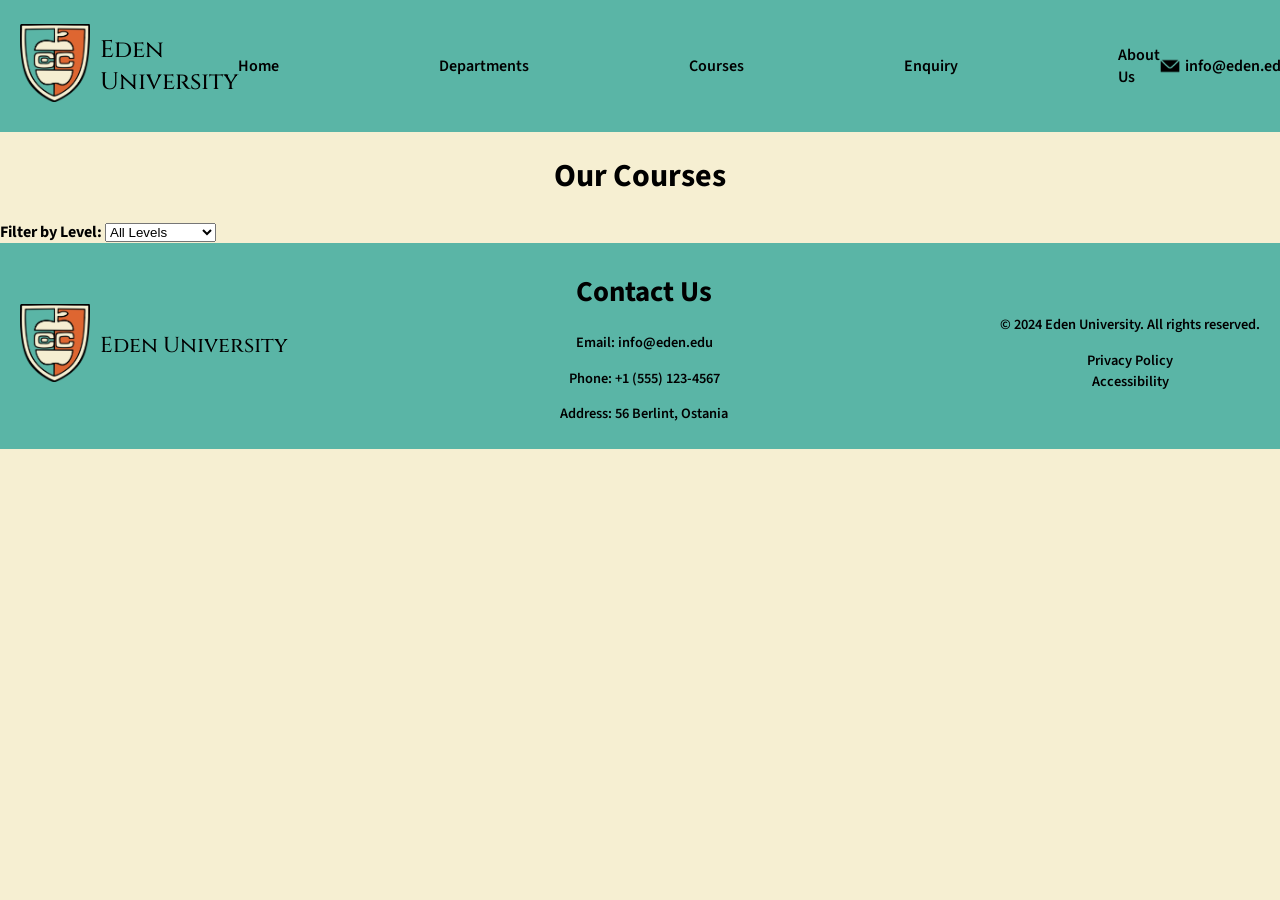
==== courses.html @ 4c2385fa "Add courses page with navigation and footer details, courses xml file created" ====
<!DOCTYPE html>
<html lang="en">
<head>
    <meta charset="UTF-8">
    <meta name="viewport" content="width=device-width, initial-scale=1.0">
    <link rel="stylesheet" href="styles/global.css">
    <title>Courses</title>
</head>
<body>
    <nav>
        <div class="logo-container">
            <a href="index.html">
                <img src="assets/logo.png" alt="Eden University Logo" class="logo">
            </a>
            <p class="university-name">Eden University</p>
        </div>
        <ul class="nav-links">
            <li><a href="index.html">Home</a></li>
            <li><a href="departments.html" target="_blank">Departments</a></li>
            <li><a href="course.html" target="_blank">Courses</a>
            <li><a href="enquiry.html" target="_blank">Enquiry</a></li>
            <li><a id="nav-about-us" href="index.html#department-cards">About Us</a></li>
        </ul>
        <div class="email-info">
            <img src="assets/email.png" alt="Email Icon" class="email-icon">
            <a href="mailto:info@eden.edu">info@eden.edu</a>
        </div>
    </nav>

    <main>
        <h1 style="text-align: center;">Our Courses</h1>
        
        <div class="filter-section">
            <label for="levelFilter"><strong>Filter by Level:</strong></label>
            <select id="levelFilter" onchange="loadCourses()">
                <option value="All">All Levels</option>
                <option value="Foundation">Foundation</option>
                <option value="Undergraduate">Undergraduate</option>
                <option value="Postgraduate">Postgraduate</option>
            </select>
        </div>

        <div id="courseList"></div>
    </main>
    
    <footer>
        <div class="footer-top">
            <a href="index.html">
                <img src="assets/logo.png" alt="Eden University Logo" class="logo">
            </a>
            <p class="university-name">Eden <span class="university-highlight">University</span></p>
            
        </div>
        <div class="contact-info">
            <h1>Contact Us</h1>
            <p>Email: <a href="mailto:info@eden.edu">info@eden.edu</a></p>
            <p>Phone: +1 (555) 123-4567</p>
            <p>Address: 56 Berlint, Ostania</p>
        </div>
        <div class="footer-bottom">
            <p>&copy; 2024 Eden University. All rights reserved.</p>
            <privacy-policy><a href="privacy.html" target="_blank">Privacy Policy</a></privacy-policy>
            <a href="accessibility.html" target="_blank">Accessibility</a>
        </div>
    </footer>
</body>
</html>
---- styles/global.css ----
/* This file will mainly contain global styles fo things such as the navigation bar, 
footer, and any other elements that are used across multiple pages of the website. */

@import url('https://fonts.googleapis.com/css2?family=Cinzel:wght@400..900&family=Playfair+Display:ital,wght@0,400..900;1,400..900&family=Source+Sans+3:ital,wght@0,200..900;1,200..900&display=swap');
:root { /* This is where we define our CSS variables for consistent theming across the website */
    --bg-color: #f6efd2;
    --primary-teal: #5ab5a6;
    --accent-orange: #de6631;
    --text-color: black;
    --white: white;
    --font-headings-playfair: 'Playfair Display', serif;
    --font-headings-cinzel: 'Cinzel', serif;
    --font-body: 'Source Sans 3', sans-serif;
}

html {
    scroll-behavior: smooth;
}

body { /* Global styles for the body of the website */
    background-color: var(--bg-color);
    font-family: var(--font-body);
    margin: 0;
    padding: 0;
    font-weight: 600;
}

nav { /* Styles for the navigation bar */
    position: sticky;
    top: 0;
    z-index: 1000;
    display: flex;
    background-color: var(--primary-teal);
    color: var(--text-color);
    padding: 10px 20px;
    align-items: center;
    justify-content: space-between;

}

.logo-container { 
    display: flex;
    align-items: center;
    gap: 10px;
}

.logo {
    width: 70px;
    height: 78px;
}

.university-name {
    font-family: var(--font-headings-cinzel);
    font-size: 1.5em;
    color: var(--text-color);
    font-weight: 490;
    align-items: flex-start;
}

.nav-links {
    list-style-type: none;
    display: flex;
    gap: 160px;
    align-items: center;
    margin: 0;
    padding: 0;
}

.nav-links li a:hover {
    text-shadow: 0 0 4px rgba(0, 0, 0, 0.197);
}

.email-info a:hover {
    text-shadow: 0 0 8px rgba(0, 0, 0, 0.359);
}

.email-info {
    display: flex;
    align-items: center;
    gap: 5px;
}

.email-info img {
    width: 20px;
    height: 20px;
}

.nav-links a, .email-info a {
    text-decoration: none;
    color: var(--text-color);
    transition: text-shadow 0.3s ease;
}

footer {
    display: flex;
    background-color: var(--primary-teal);
    color: var(--text-color);
    text-align: center;
    padding: 10px 20px; 
    font-family: var(--font-body);
    font-size: 0.9em;
    justify-content: space-between;
    align-items: center; 
}

.footer-top {
    display: flex;
    align-items: center;
    justify-content: center;
    gap: 10px;
    
}

.contact-info {
    margin: 0;
    padding: 0;
}

.footer-bottom {
    display: flex;
    flex-direction: column;
    align-items: center;
    justify-content: center;
    margin: 0;
    padding: 0;
}

footer a {
    color: var(--text-color);
    text-decoration: none;
}

footer a:hover {
    text-shadow: 0 0 4px rgba(0, 0, 0, 0.197);
}
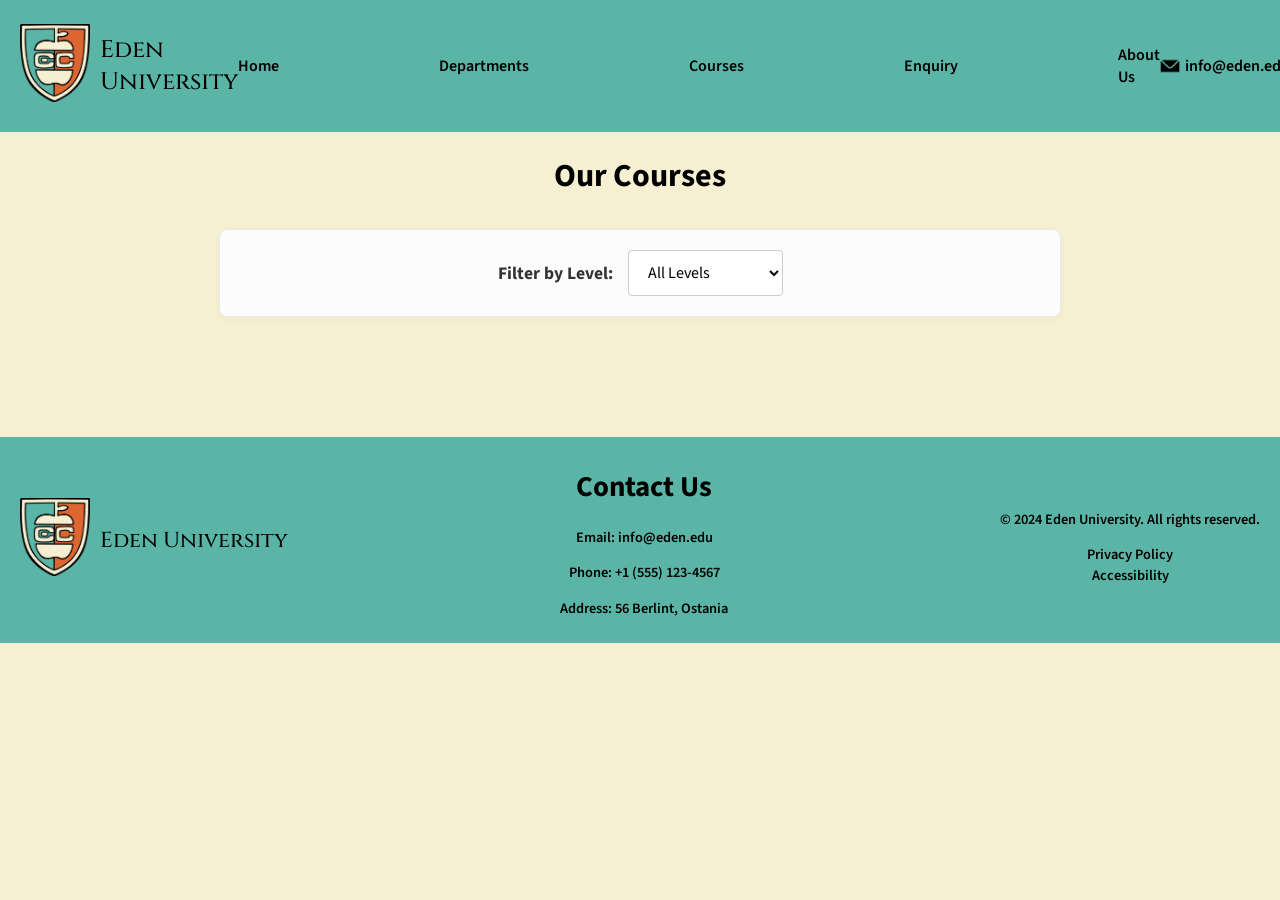
==== commit dacb5bb7: "Add courses.css for styling the courses page" ====
--- a/courses.html
+++ b/courses.html
@@ -4,6 +4,8 @@
     <meta charset="UTF-8">
     <meta name="viewport" content="width=device-width, initial-scale=1.0">
     <link rel="stylesheet" href="styles/global.css">
+    <link rel="stylesheet" href="styles/courses.css">
+    
     <title>Courses</title>
 </head>
 <body>
--- a/styles/courses.css
+++ b/styles/courses.css
@@ -0,0 +1,95 @@
+/*Styles for the courses page*/
+.filter-section {
+    display: flex;
+    justify-content: center;
+    align-items: center;
+    gap: 15px;
+    margin: 30px auto;
+    padding: 20px;
+    max-width: 800px;
+    background-color: #fcfcfc;
+    border: 1px solid #eaeaea;
+    border-radius: 8px;
+    box-shadow: 0 2px 8px rgba(0, 0, 0, 0.03);
+}
+
+.filter-section label {
+    font-size: 1.1rem;
+    color: #333;
+}
+
+#levelFilter {
+    padding: 10px 15px;
+    font-size: 1rem;
+    border: 1px solid #ccc;
+    border-radius: 4px;
+    background-color: #fff;
+    cursor: pointer;
+    transition: border-color 0.3s ease, box-shadow 0.3s ease;
+    font-family: inherit;
+}
+
+/* Subtle gold/elegant accent on hover to fit the academy theme */
+#levelFilter:hover, #levelFilter:focus {
+    border-color: #d4af37; 
+    box-shadow: 0 0 5px rgba(212, 175, 55, 0.3);
+    outline: none;
+}
+
+/* Fixed Grid Layout for the Courses (Non-responsive) */
+#courseList {
+    display: grid;
+    /* Forces exactly 3 equal columns regardless of screen size */
+    grid-template-columns: repeat(3, 1fr); 
+    gap: 25px;
+    padding: 20px;
+    max-width: 1200px;
+    margin: 0 auto 50px auto;
+}
+
+/* Individual Course Cards */
+.course-card {
+    background-color: #fff;
+    border: 1px solid #eaeaea;
+    border-radius: 8px;
+    padding: 25px;
+    box-shadow: 0 4px 6px rgba(0, 0, 0, 0.05);
+    transition: transform 0.3s ease, box-shadow 0.3s ease, border-color 0.3s ease;
+    display: flex;
+    flex-direction: column;
+}
+
+/* Elevate the card on hover */
+.course-card:hover {
+    transform: translateY(-5px);
+    box-shadow: 0 10px 20px rgba(0, 0, 0, 0.1);
+    border-color: #d4af37; 
+}
+
+.course-card h3 {
+    margin-top: 0;
+    color: #2c3e50; /* A formal, deep navy/slate color */
+    font-size: 1.3rem;
+    border-bottom: 2px solid #f0f0f0;
+    padding-bottom: 12px;
+    margin-bottom: 15px;
+    line-height: 1.3;
+}
+
+.course-card p {
+    margin: 8px 0;
+    line-height: 1.5;
+    color: #555;
+    font-size: 0.95rem;
+}
+
+.course-card strong {
+    color: #222;
+}
+
+/* This targets the course description specifically and makes it grow, 
+   pushing the "Entry Requirements" neatly to the bottom of the card */
+.course-card p:nth-of-type(3) {
+    flex-grow: 1; 
+    margin-bottom: 15px;
+}
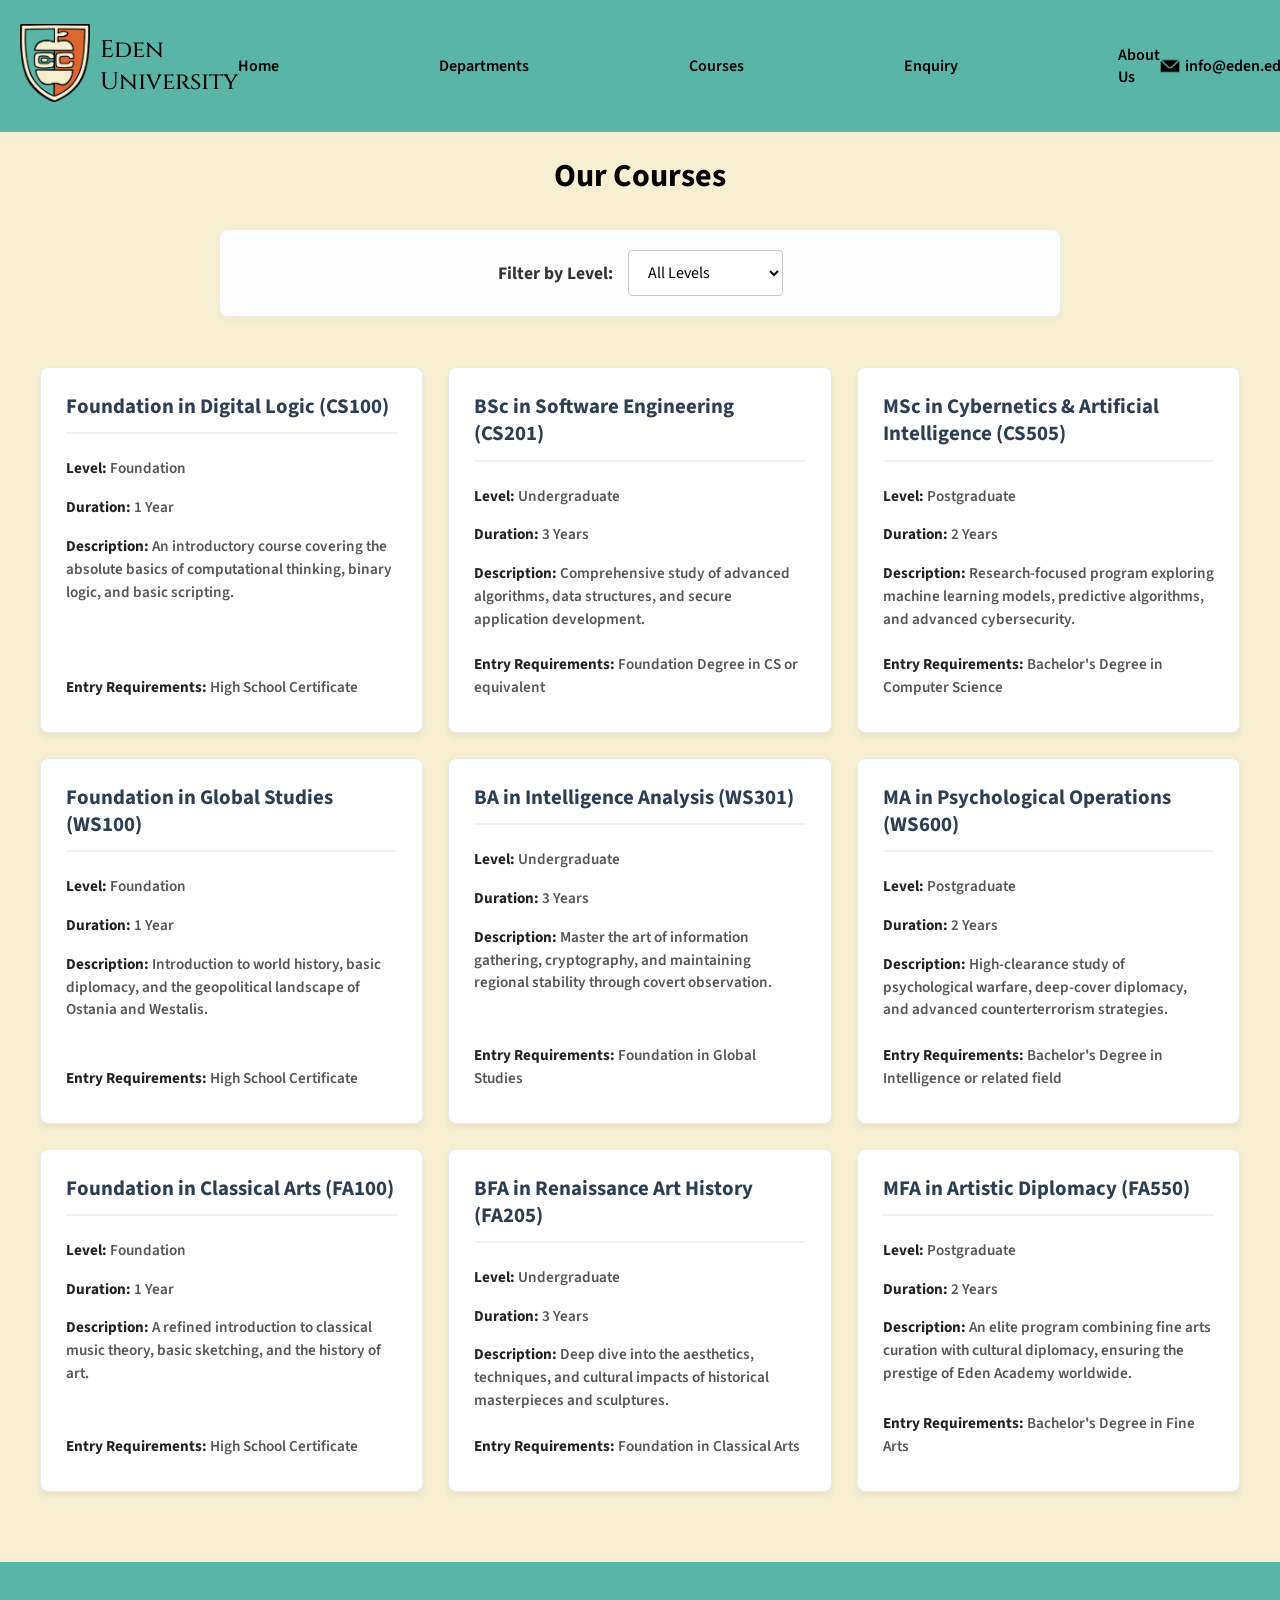
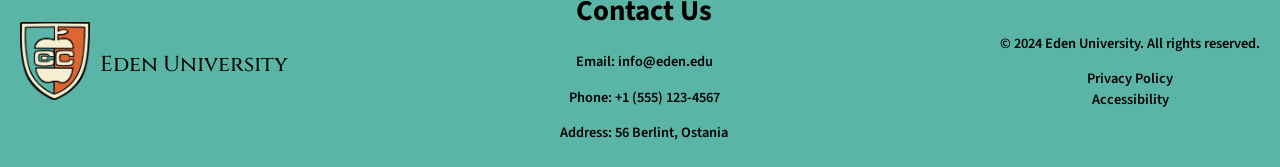
==== commit 9869795f: "Fix navigation links to point to the correct courses page and implement course loading functionality" ====
--- a/courses.html
+++ b/courses.html
@@ -5,7 +5,7 @@
     <meta name="viewport" content="width=device-width, initial-scale=1.0">
     <link rel="stylesheet" href="styles/global.css">
     <link rel="stylesheet" href="styles/courses.css">
-    
+    <script src="scripts/courses.js"></script>
     <title>Courses</title>
 </head>
 <body>
@@ -19,7 +19,7 @@
         <ul class="nav-links">
             <li><a href="index.html">Home</a></li>
             <li><a href="departments.html" target="_blank">Departments</a></li>
-            <li><a href="course.html" target="_blank">Courses</a>
+            <li><a href="courses.html" target="_blank">Courses</a>
             <li><a href="enquiry.html" target="_blank">Enquiry</a></li>
             <li><a id="nav-about-us" href="index.html#department-cards">About Us</a></li>
         </ul>
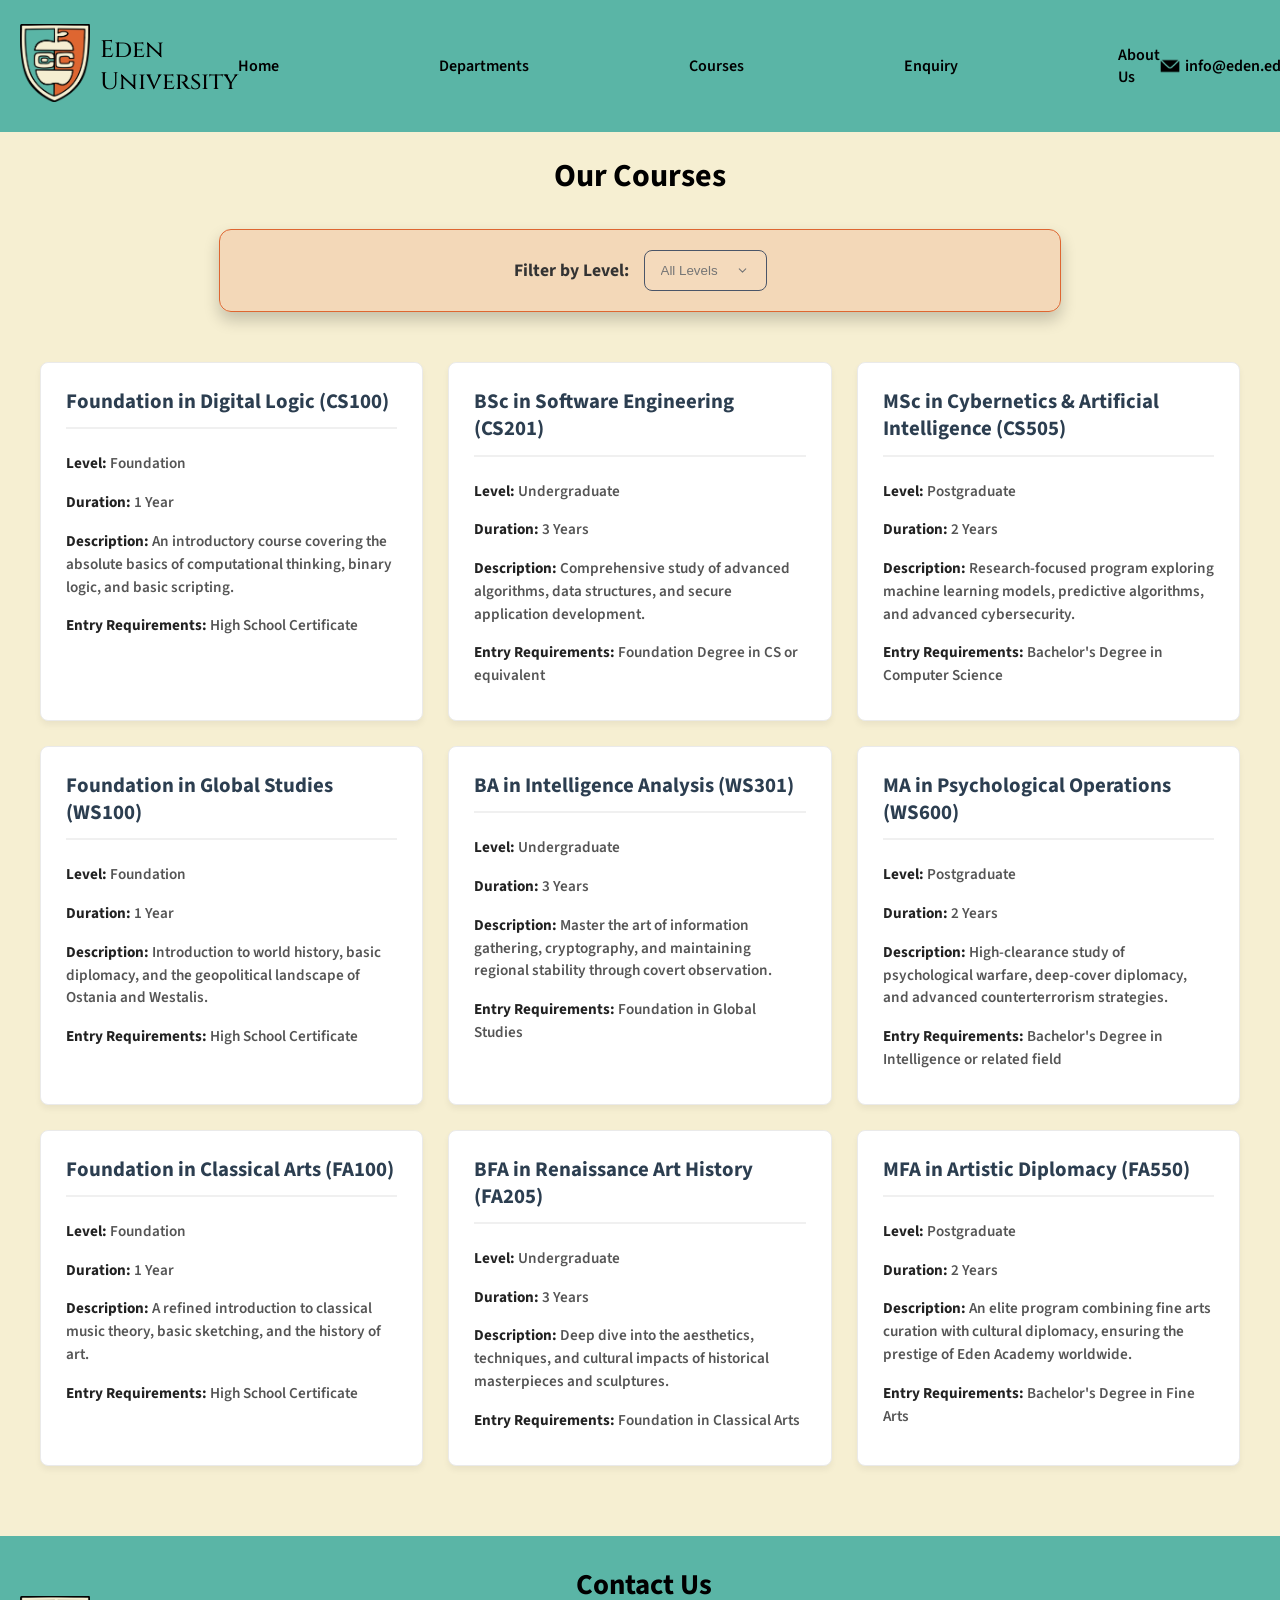
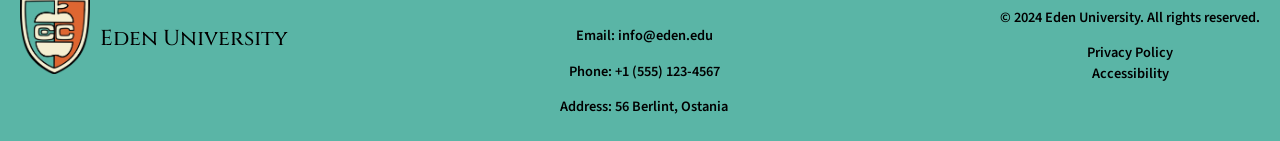
==== commit 1d522522: "Refactor courses page: update HTML structure, enhance JavaScript loading, and improve CSS styling fo" ====
--- a/courses.html
+++ b/courses.html
@@ -3,6 +3,7 @@
 <head>
     <meta charset="UTF-8">
     <meta name="viewport" content="width=device-width, initial-scale=1.0">
+    <link rel="icon" href="assets/favicon.ico" type="image/x-icon">
     <link rel="stylesheet" href="styles/global.css">
     <link rel="stylesheet" href="styles/courses.css">
     <script src="scripts/courses.js"></script>
--- a/styles/courses.css
+++ b/styles/courses.css
@@ -1,4 +1,16 @@
 /*Styles for the courses page*/
+@import url('https://fonts.googleapis.com/css2?family=Cinzel:wght@400..900&family=Playfair+Display:ital,wght@0,400..900;1,400..900&family=Source+Sans+3:ital,wght@0,200..900;1,200..900&display=swap');
+:root { /* This is where we define our CSS variables for consistent theming across the website */
+    --bg-color: #f6efd2;
+    --primary-teal: #5ab5a6;
+    --accent-orange: #de6631;
+    --text-color: black;
+    --white: white;
+    --font-headings-playfair: 'Playfair Display', serif;
+    --font-headings-cinzel: 'Cinzel', serif;
+    --font-body: 'Source Sans 3', sans-serif;
+}
+
 .filter-section {
     display: flex;
     justify-content: center;
@@ -7,10 +19,10 @@
     margin: 30px auto;
     padding: 20px;
     max-width: 800px;
-    background-color: #fcfcfc;
-    border: 1px solid #eaeaea;
-    border-radius: 8px;
-    box-shadow: 0 2px 8px rgba(0, 0, 0, 0.03);
+    background-color: #e5764630;
+    border-radius: 12px;
+    box-shadow: 0 8px 16px rgba(0, 0, 0, 0.2);
+    border: 0.5px solid var(--accent-orange);
 }
 
 .filter-section label {
@@ -19,27 +31,39 @@
 }
 
 #levelFilter {
-    padding: 10px 15px;
-    font-size: 1rem;
-    border: 1px solid #ccc;
-    border-radius: 4px;
-    background-color: #fff;
+    padding: 12px 16px;
+    background-color: rgba(255, 255, 255, 0.05); 
+    color: #757575;
+    border: 1px solid #4a5568;
+    border-radius: 8px;  
     cursor: pointer;
-    transition: border-color 0.3s ease, box-shadow 0.3s ease;
-    font-family: inherit;
+    appearance: none; 
+    background-image: url("data:image/svg+xml;charset=UTF-8,%3csvg xmlns='http://www.w3.org/2000/svg' viewBox='0 0 24 24' fill='none' stroke='%23757575' stroke-width='2' stroke-linecap='round' stroke-linejoin='round'%3e%3cpolyline points='6 9 12 15 18 9'%3e%3c/polyline%3e%3c/svg%3e");
+    background-repeat: no-repeat;
+    background-position: right 1rem center;
+    background-size: 1em;
+    transition: all 0.3s ease;
 }
 
-/* Subtle gold/elegant accent on hover to fit the academy theme */
-#levelFilter:hover, #levelFilter:focus {
-    border-color: #d4af37; 
-    box-shadow: 0 0 5px rgba(212, 175, 55, 0.3);
-    outline: none;
+#levelFilter:hover {
+    border-color: #ea83579e; 
+    background-color: rgba(255, 255, 255, 0.1);
 }
 
-/* Fixed Grid Layout for the Courses (Non-responsive) */
+#levelFilter:focus {
+    outline: none;
+    border-color: #de6631;
+    box-shadow: 0 0 0 3px rgba(231, 113, 92, 0.2);
+}
+
+#levelFilter option {
+    background-color: #e5764630; 
+    color: var(--text-color);
+    padding: 10px;
+}
+
 #courseList {
     display: grid;
-    /* Forces exactly 3 equal columns regardless of screen size */
     grid-template-columns: repeat(3, 1fr); 
     gap: 25px;
     padding: 20px;
@@ -47,7 +71,7 @@
     margin: 0 auto 50px auto;
 }
 
-/* Individual Course Cards */
+
 .course-card {
     background-color: #fff;
     border: 1px solid #eaeaea;
@@ -59,7 +83,7 @@
     flex-direction: column;
 }
 
-/* Elevate the card on hover */
+
 .course-card:hover {
     transform: translateY(-5px);
     box-shadow: 0 10px 20px rgba(0, 0, 0, 0.1);
@@ -68,7 +92,7 @@
 
 .course-card h3 {
     margin-top: 0;
-    color: #2c3e50; /* A formal, deep navy/slate color */
+    color: #2c3e50; 
     font-size: 1.3rem;
     border-bottom: 2px solid #f0f0f0;
     padding-bottom: 12px;
@@ -87,9 +111,4 @@
     color: #222;
 }
 
-/* This targets the course description specifically and makes it grow, 
-   pushing the "Entry Requirements" neatly to the bottom of the card */
-.course-card p:nth-of-type(3) {
-    flex-grow: 1; 
-    margin-bottom: 15px;
-}+
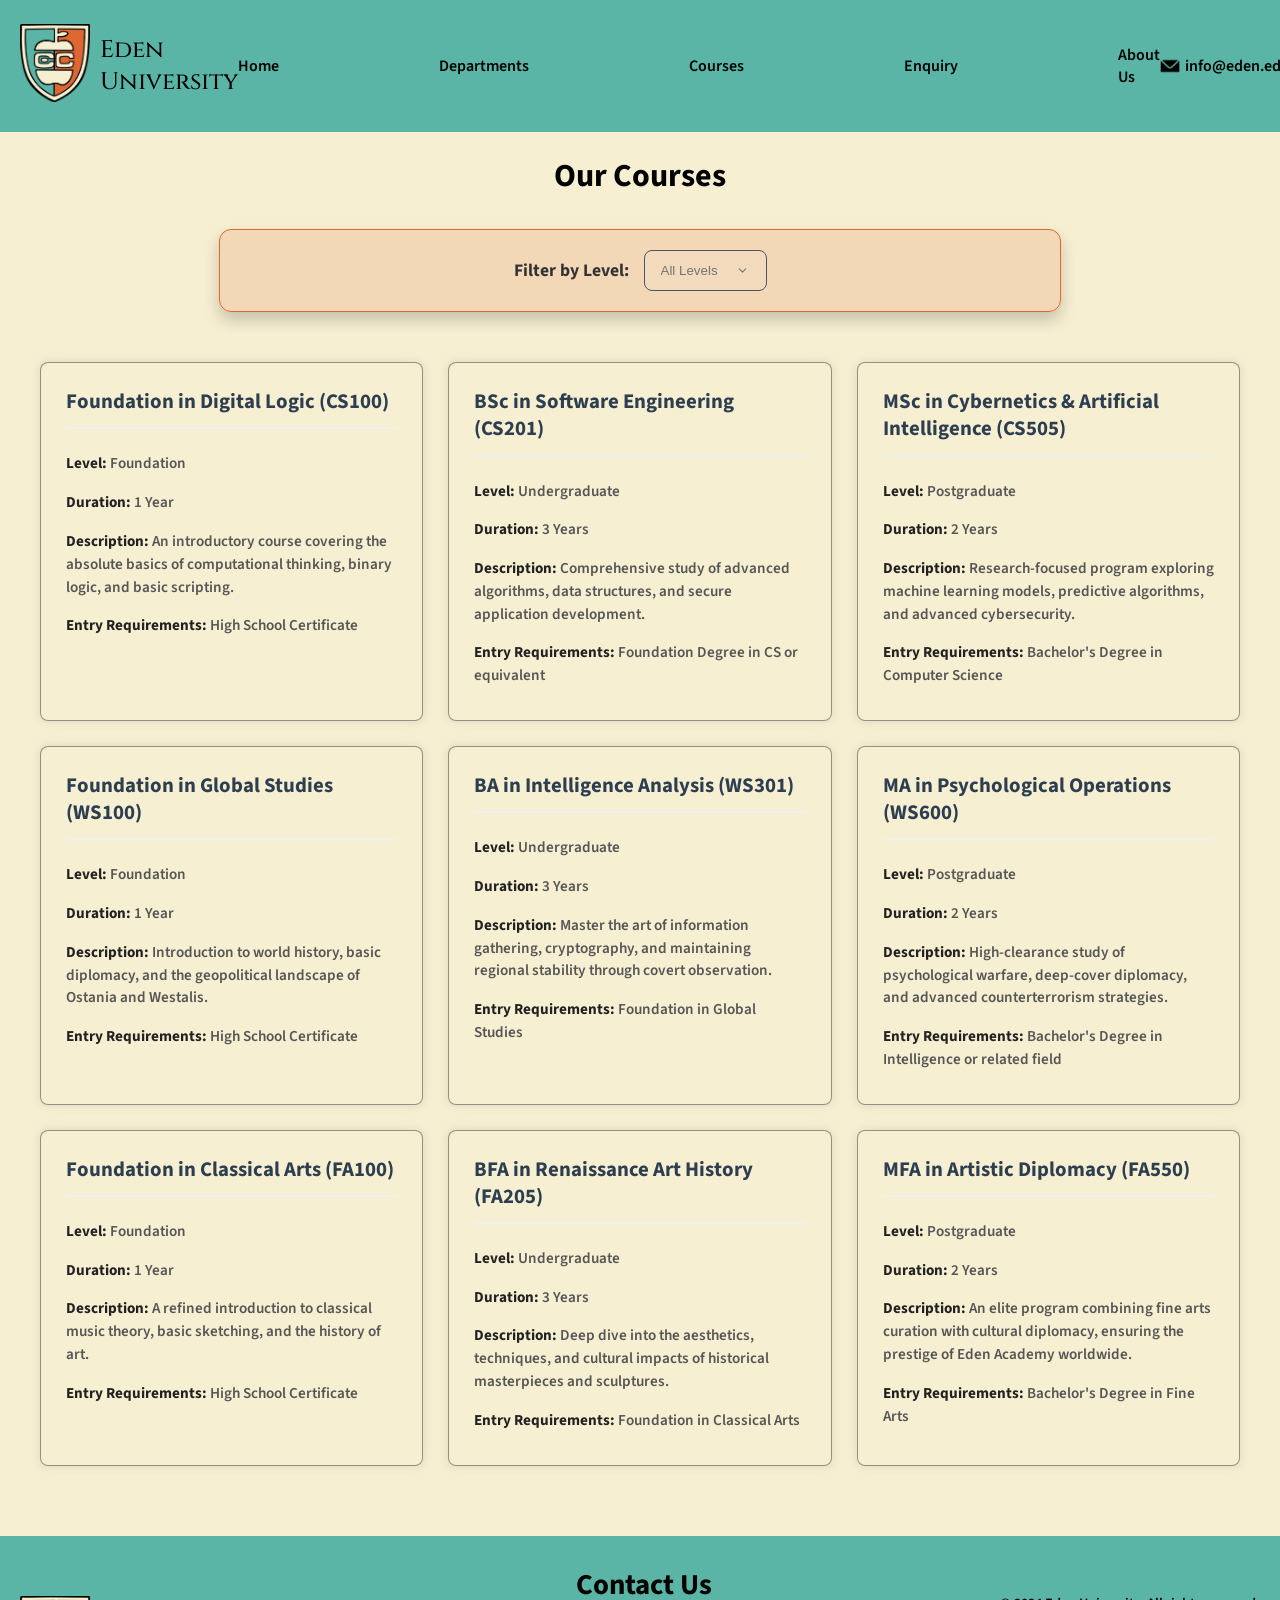
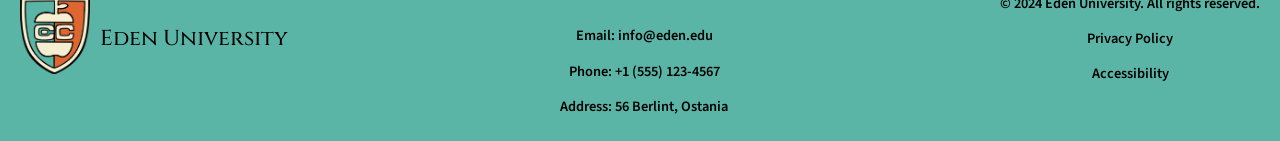
==== commit e8635ae4: "Footer links fixed" ====
--- a/courses.html
+++ b/courses.html
@@ -62,8 +62,8 @@
         </div>
         <div class="footer-bottom">
             <p>&copy; 2024 Eden University. All rights reserved.</p>
-            <privacy-policy><a href="privacy.html" target="_blank">Privacy Policy</a></privacy-policy>
-            <a href="accessibility.html" target="_blank">Accessibility</a>
+            <privacy-policy>Privacy Policy</privacy-policy>
+            <p>Accessibility</p>
         </div>
     </footer>
 </body>
--- a/styles/courses.css
+++ b/styles/courses.css
@@ -62,7 +62,7 @@
     padding: 10px;
 }
 
-#courseList {
+#courseList {   
     display: grid;
     grid-template-columns: repeat(3, 1fr); 
     gap: 25px;
@@ -73,11 +73,11 @@
 
 
 .course-card {
-    background-color: #fff;
-    border: 1px solid #eaeaea;
+    background-color: #f6efd2b8;
+    border: 1px solid #302f2f7c;
     border-radius: 8px;
     padding: 25px;
-    box-shadow: 0 4px 6px rgba(0, 0, 0, 0.05);
+    box-shadow: 0 0 10px 1.5px rgba(0, 0, 0, 0.08);
     transition: transform 0.3s ease, box-shadow 0.3s ease, border-color 0.3s ease;
     display: flex;
     flex-direction: column;
@@ -87,7 +87,7 @@
 .course-card:hover {
     transform: translateY(-5px);
     box-shadow: 0 10px 20px rgba(0, 0, 0, 0.1);
-    border-color: #d4af37; 
+    border-color: var(--accent-orange); 
 }
 
 .course-card h3 {
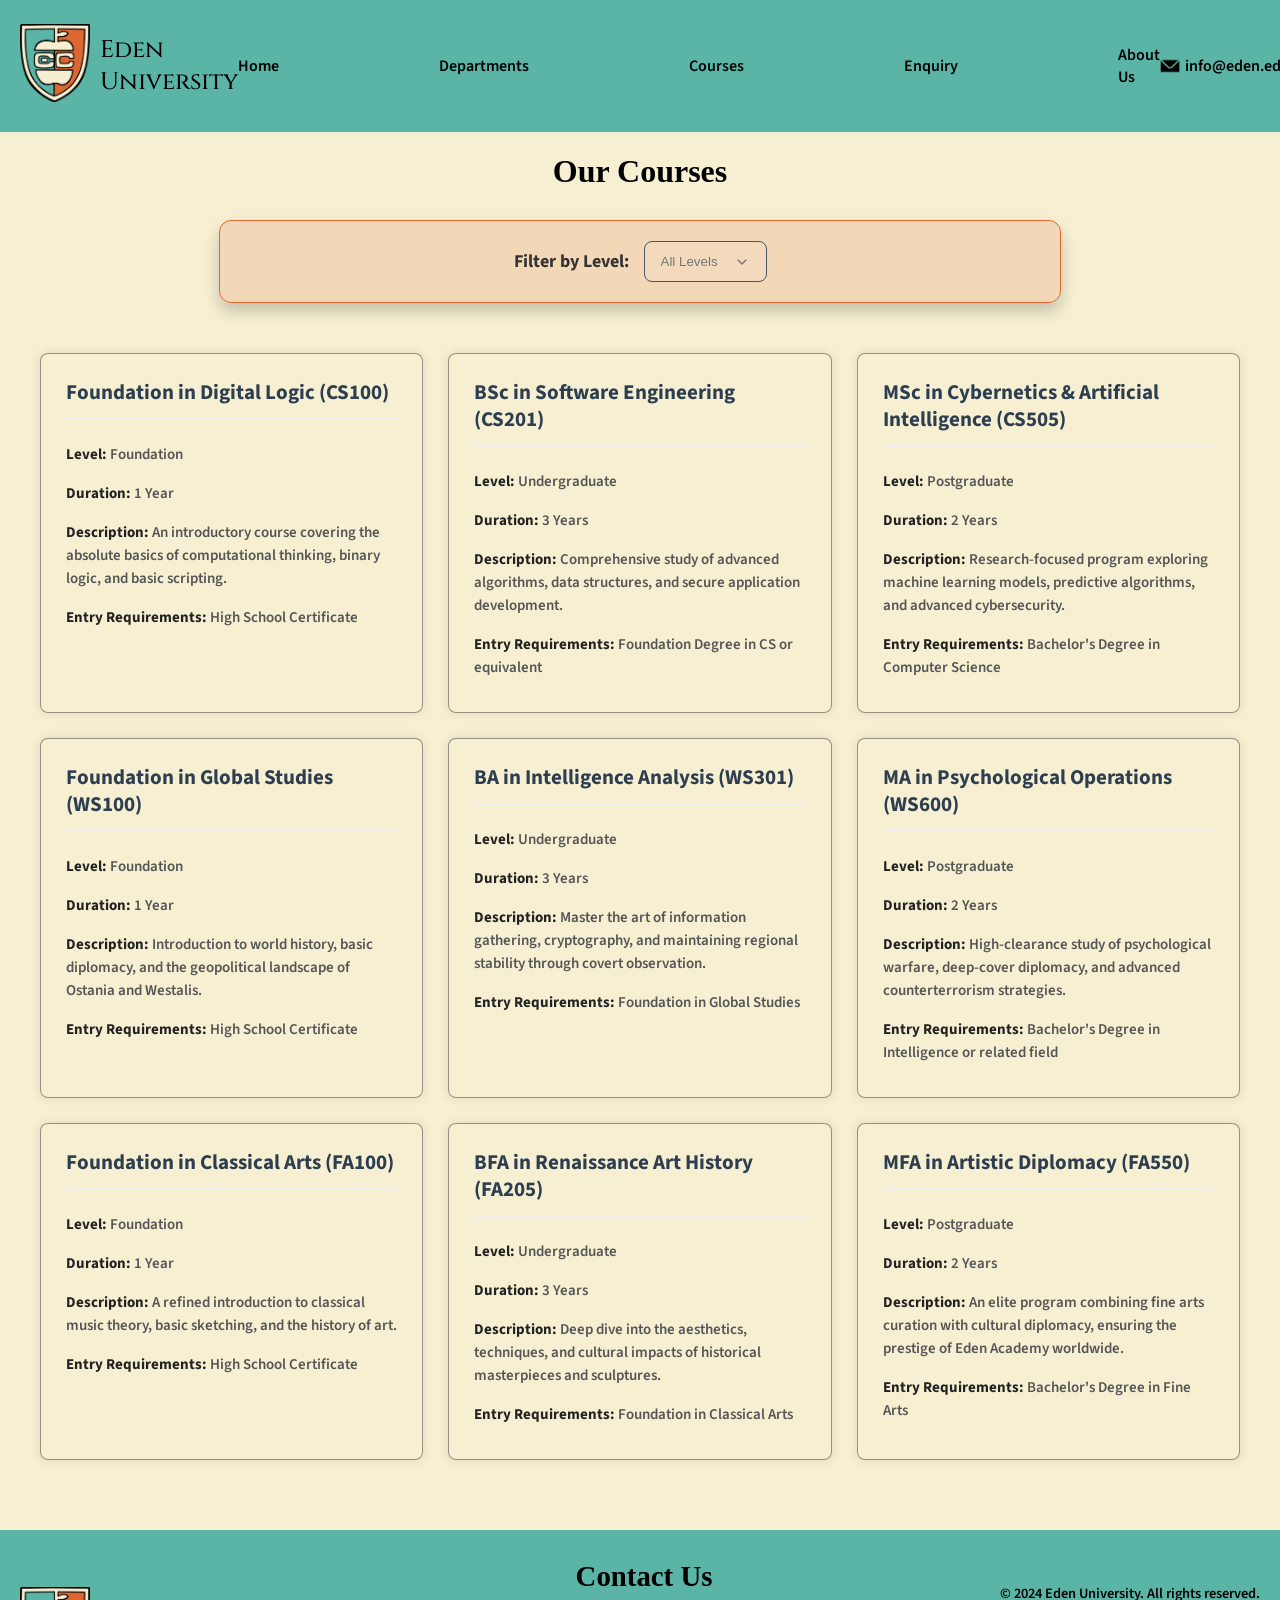
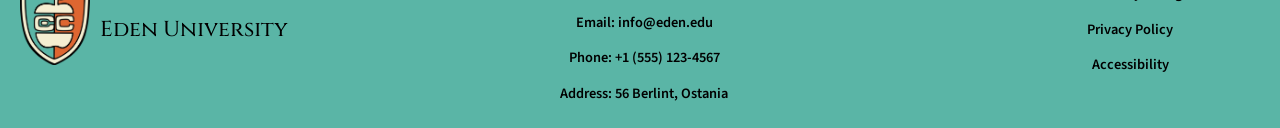
==== commit 5299b4d1: "update courses.html and courses.css" ====
--- a/courses.html
+++ b/courses.html
@@ -31,7 +31,7 @@
     </nav>
 
     <main>
-        <h1 style="text-align: center;">Our Courses</h1>
+        <h1>Our Courses</h1>
         
         <div class="filter-section">
             <label for="levelFilter"><strong>Filter by Level:</strong></label>
--- a/styles/courses.css
+++ b/styles/courses.css
@@ -9,6 +9,11 @@
     --font-headings-playfair: 'Playfair Display', serif;
     --font-headings-cinzel: 'Cinzel', serif;
     --font-body: 'Source Sans 3', sans-serif;
+}
+
+h1 {
+    font-family: var(--font-headings-playfair);
+    text-align: center;
 }
 
 .filter-section {
@@ -26,7 +31,7 @@
 }
 
 .filter-section label {
-    font-size: 1.1rem;
+    font-size: 18px;
     color: #333;
 }
 
@@ -40,8 +45,8 @@
     appearance: none; 
     background-image: url("data:image/svg+xml;charset=UTF-8,%3csvg xmlns='http://www.w3.org/2000/svg' viewBox='0 0 24 24' fill='none' stroke='%23757575' stroke-width='2' stroke-linecap='round' stroke-linejoin='round'%3e%3cpolyline points='6 9 12 15 18 9'%3e%3c/polyline%3e%3c/svg%3e");
     background-repeat: no-repeat;
-    background-position: right 1rem center;
-    background-size: 1em;
+    background-position: right 16px center;
+    background-size: 16px;
     transition: all 0.3s ease;
 }
 
@@ -93,18 +98,18 @@
 .course-card h3 {
     margin-top: 0;
     color: #2c3e50; 
-    font-size: 1.3rem;
+    font-size: 21px;
     border-bottom: 2px solid #f0f0f0;
     padding-bottom: 12px;
     margin-bottom: 15px;
-    line-height: 1.3;
+    line-height: 27px;
 }
 
 .course-card p {
     margin: 8px 0;
-    line-height: 1.5;
+    line-height: 23px;
     color: #555;
-    font-size: 0.95rem;
+    font-size: 15px;
 }
 
 .course-card strong {
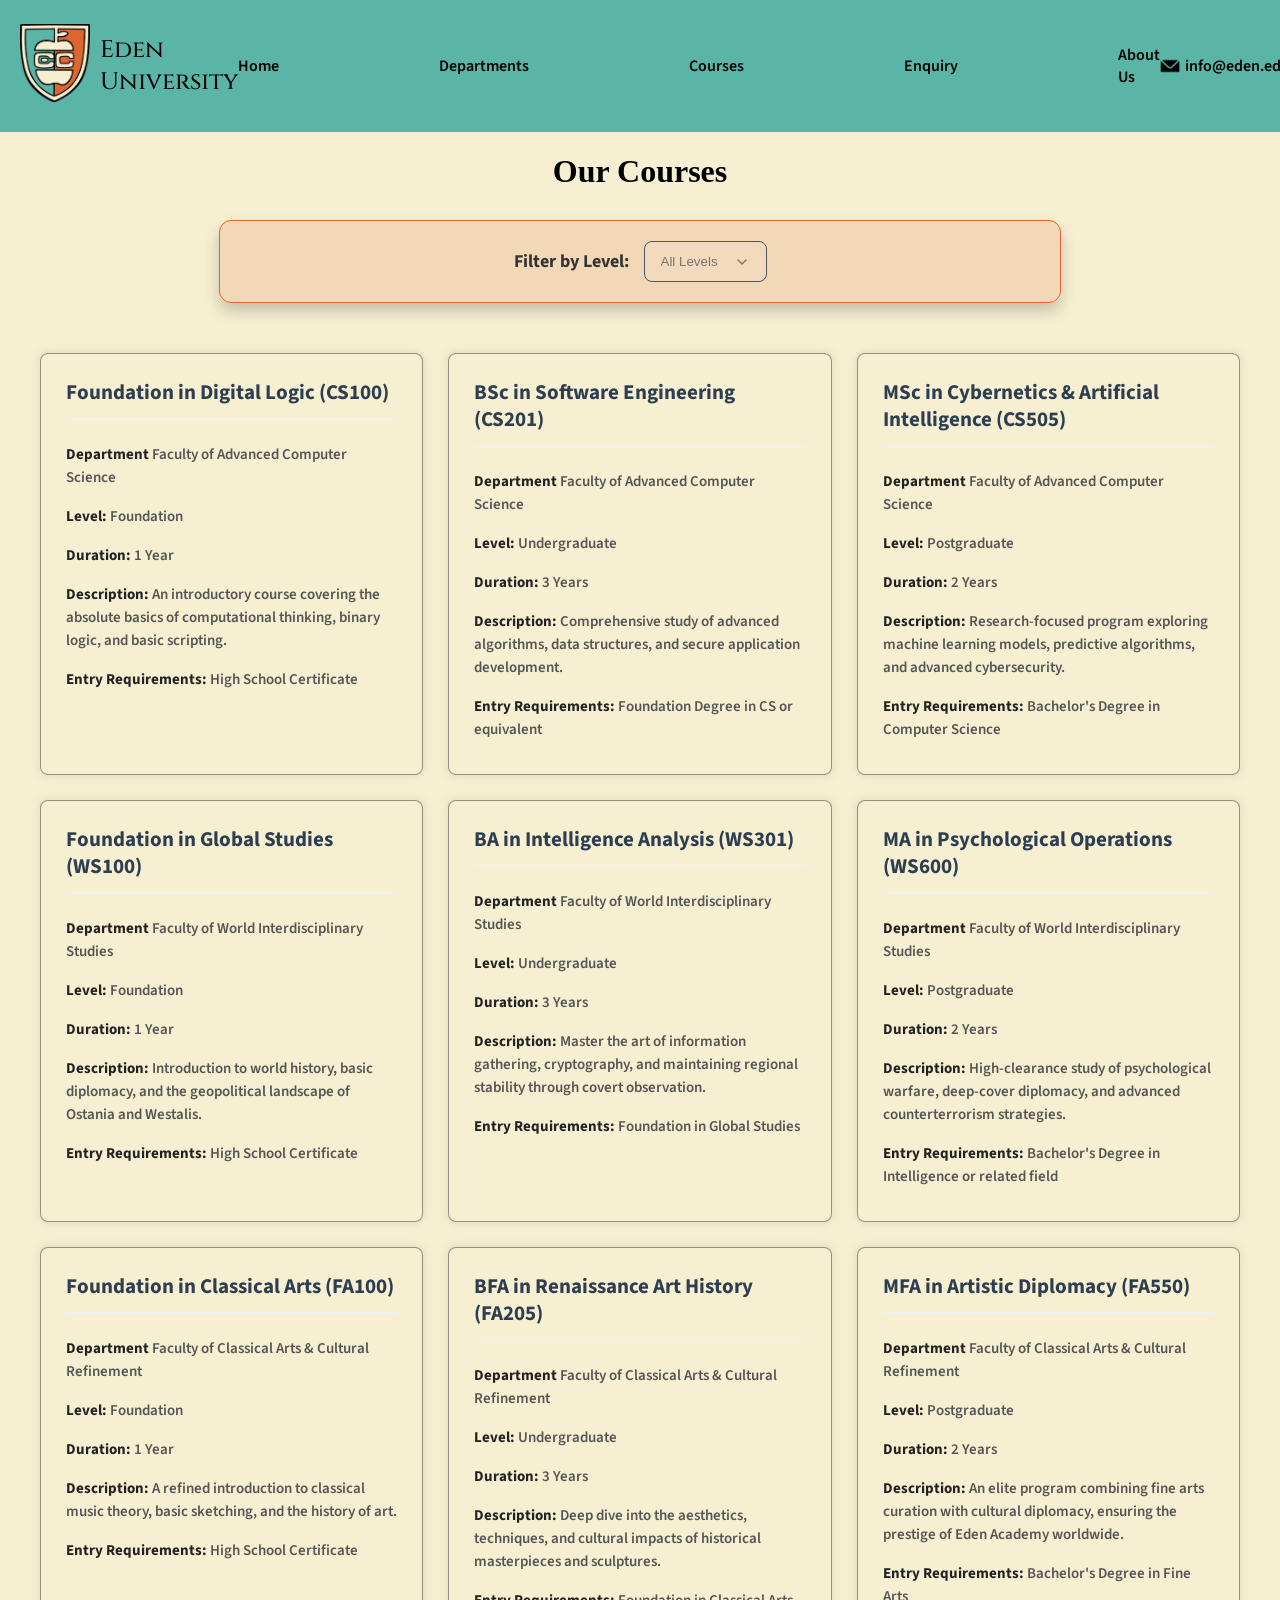
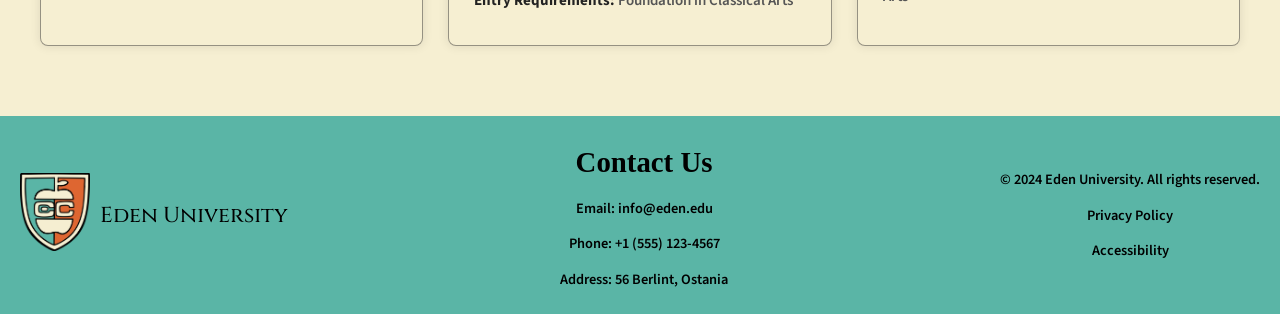
==== commit b4e9c3e1: "Validators complete" ====
--- a/courses.html
+++ b/courses.html
@@ -6,7 +6,7 @@
     <link rel="icon" href="assets/favicon.ico" type="image/x-icon">
     <link rel="stylesheet" href="styles/global.css">
     <link rel="stylesheet" href="styles/courses.css">
-    <script src="scripts/courses.js"></script>
+    <script src="scripts/courses.js" defer></script>
     <title>Courses</title>
 </head>
 <body>
